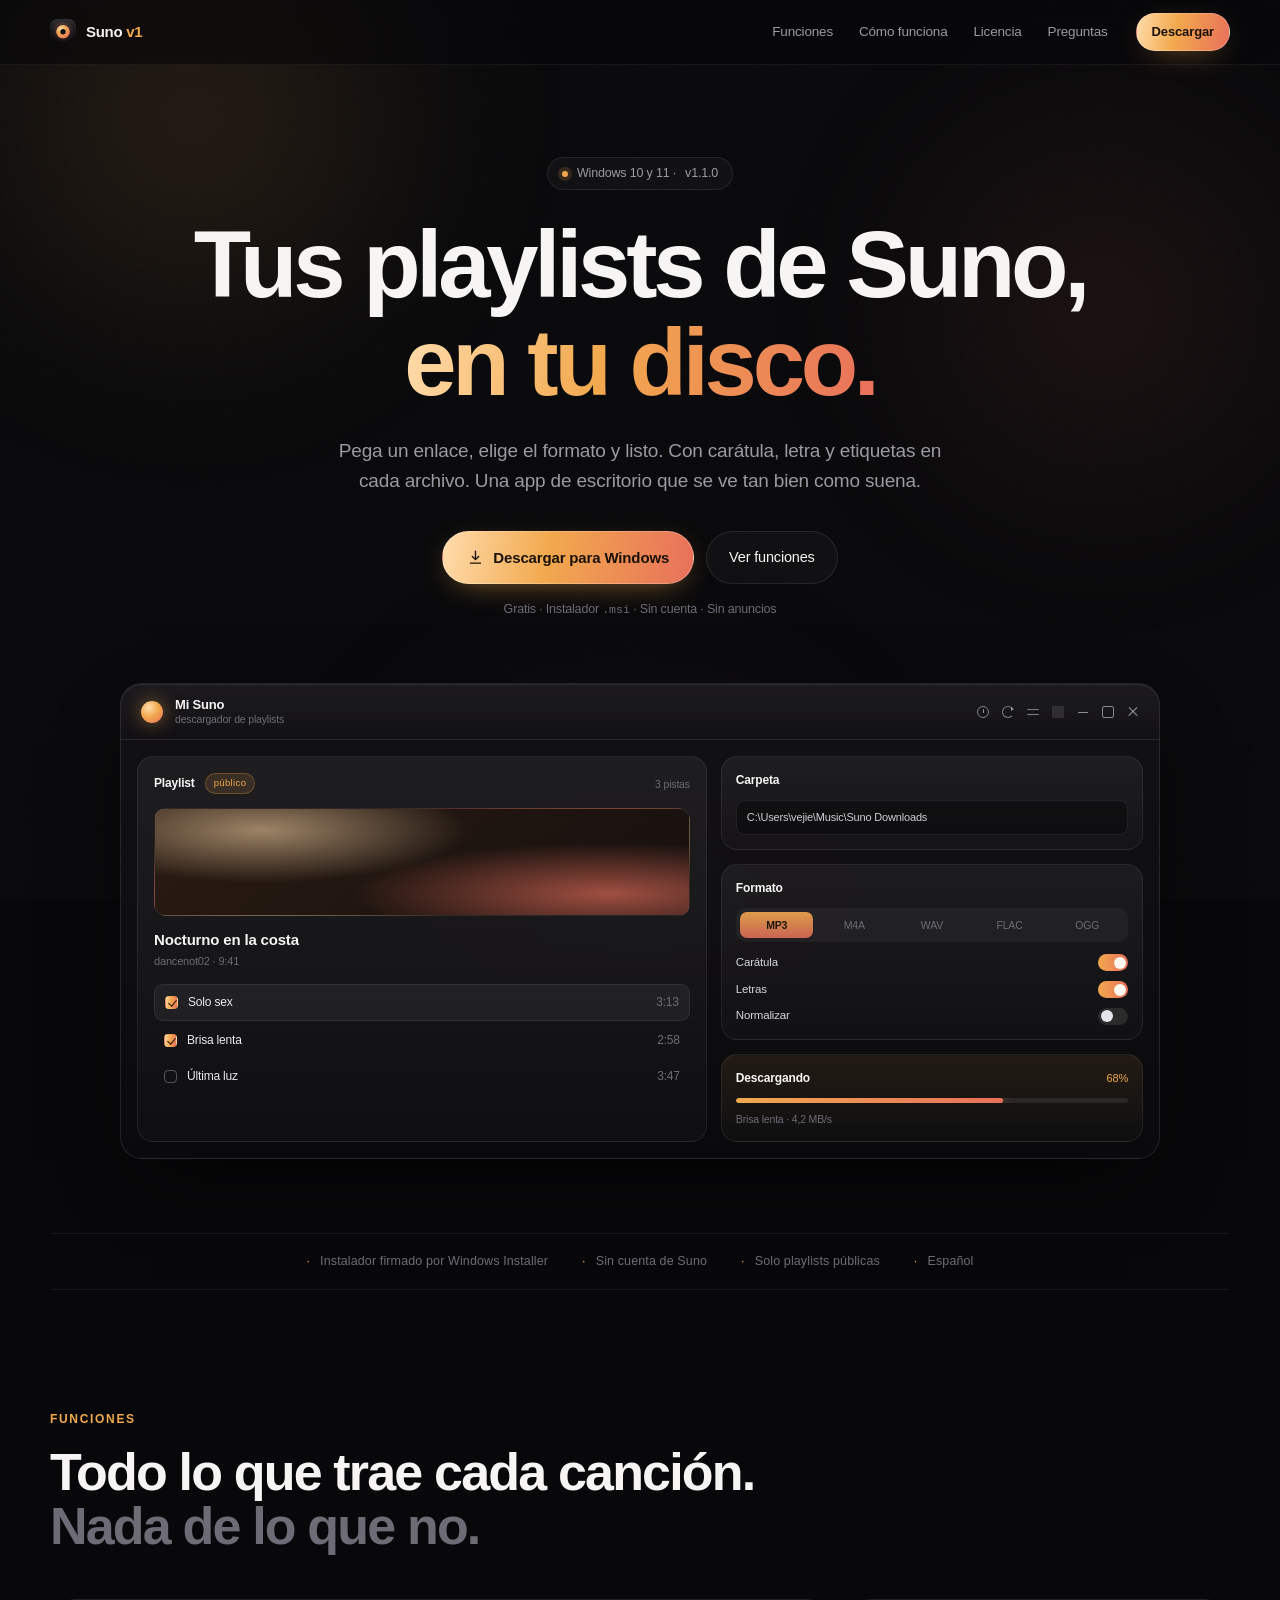
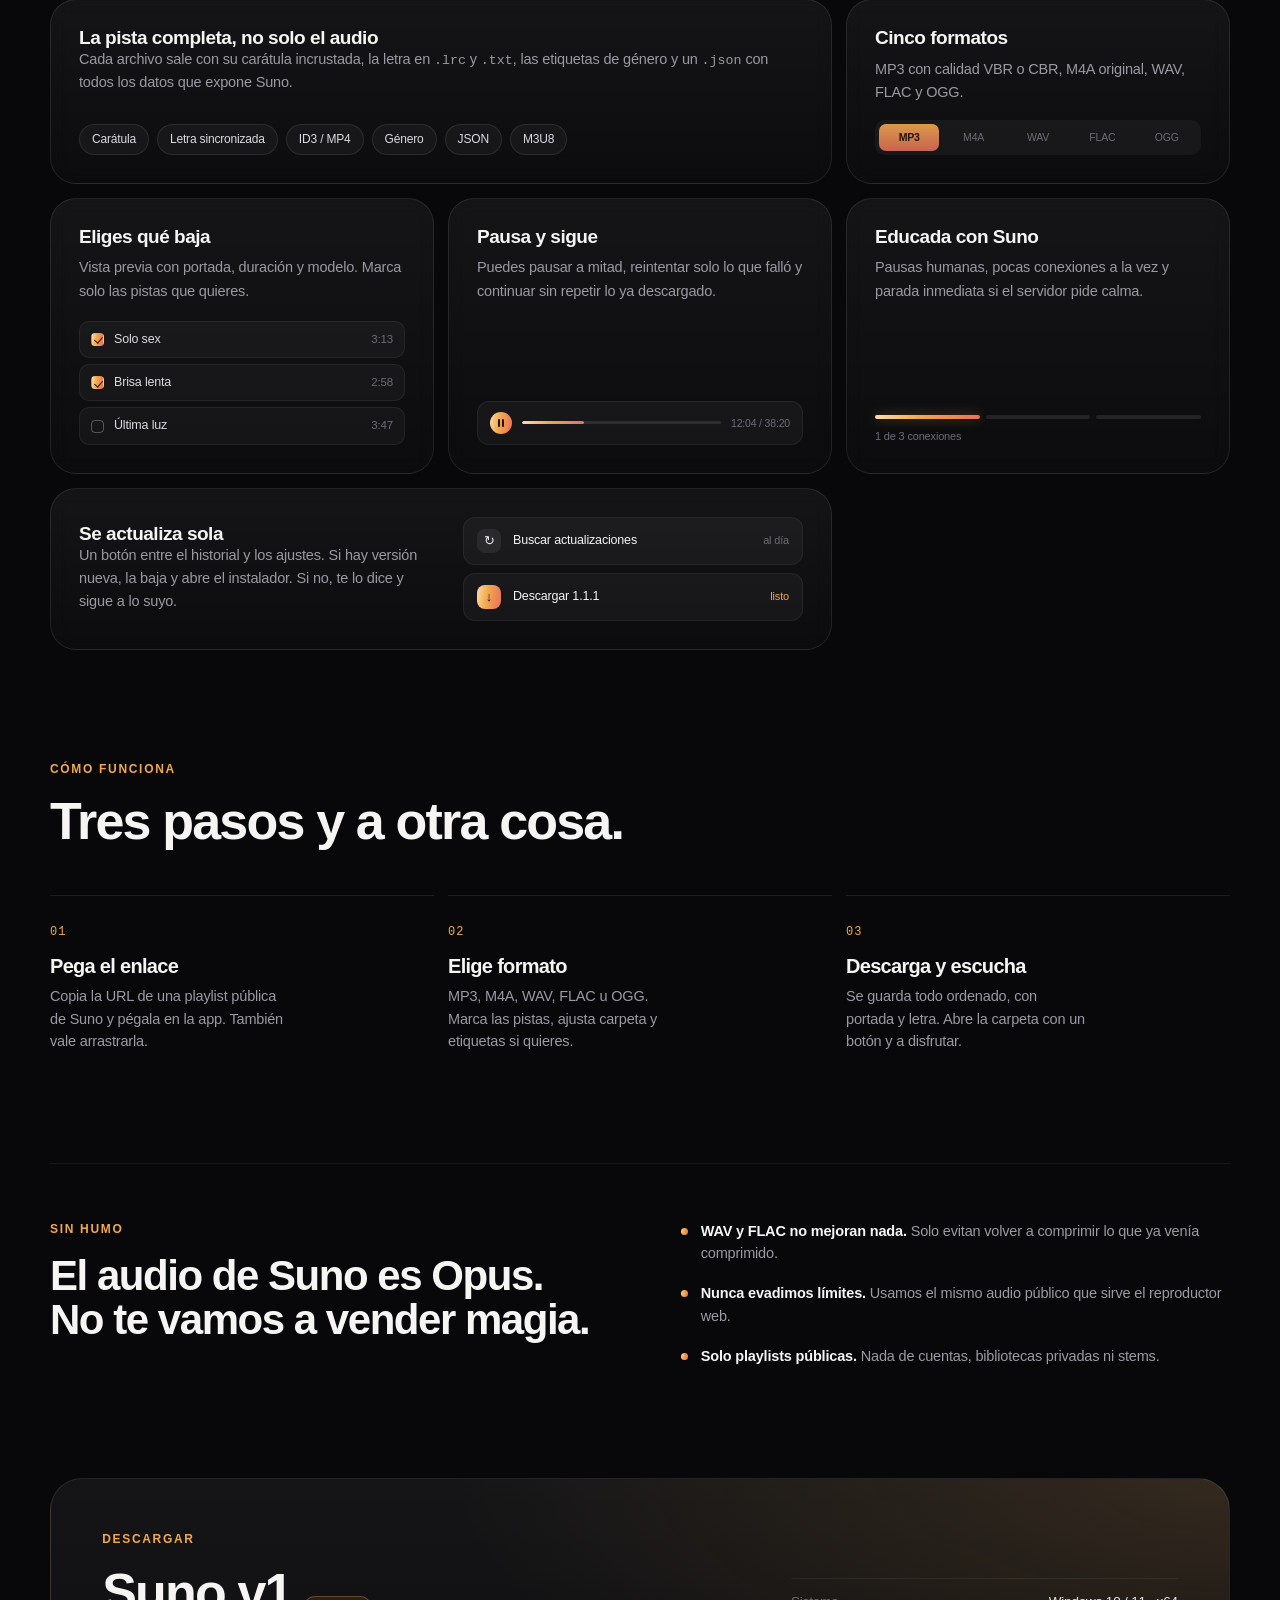
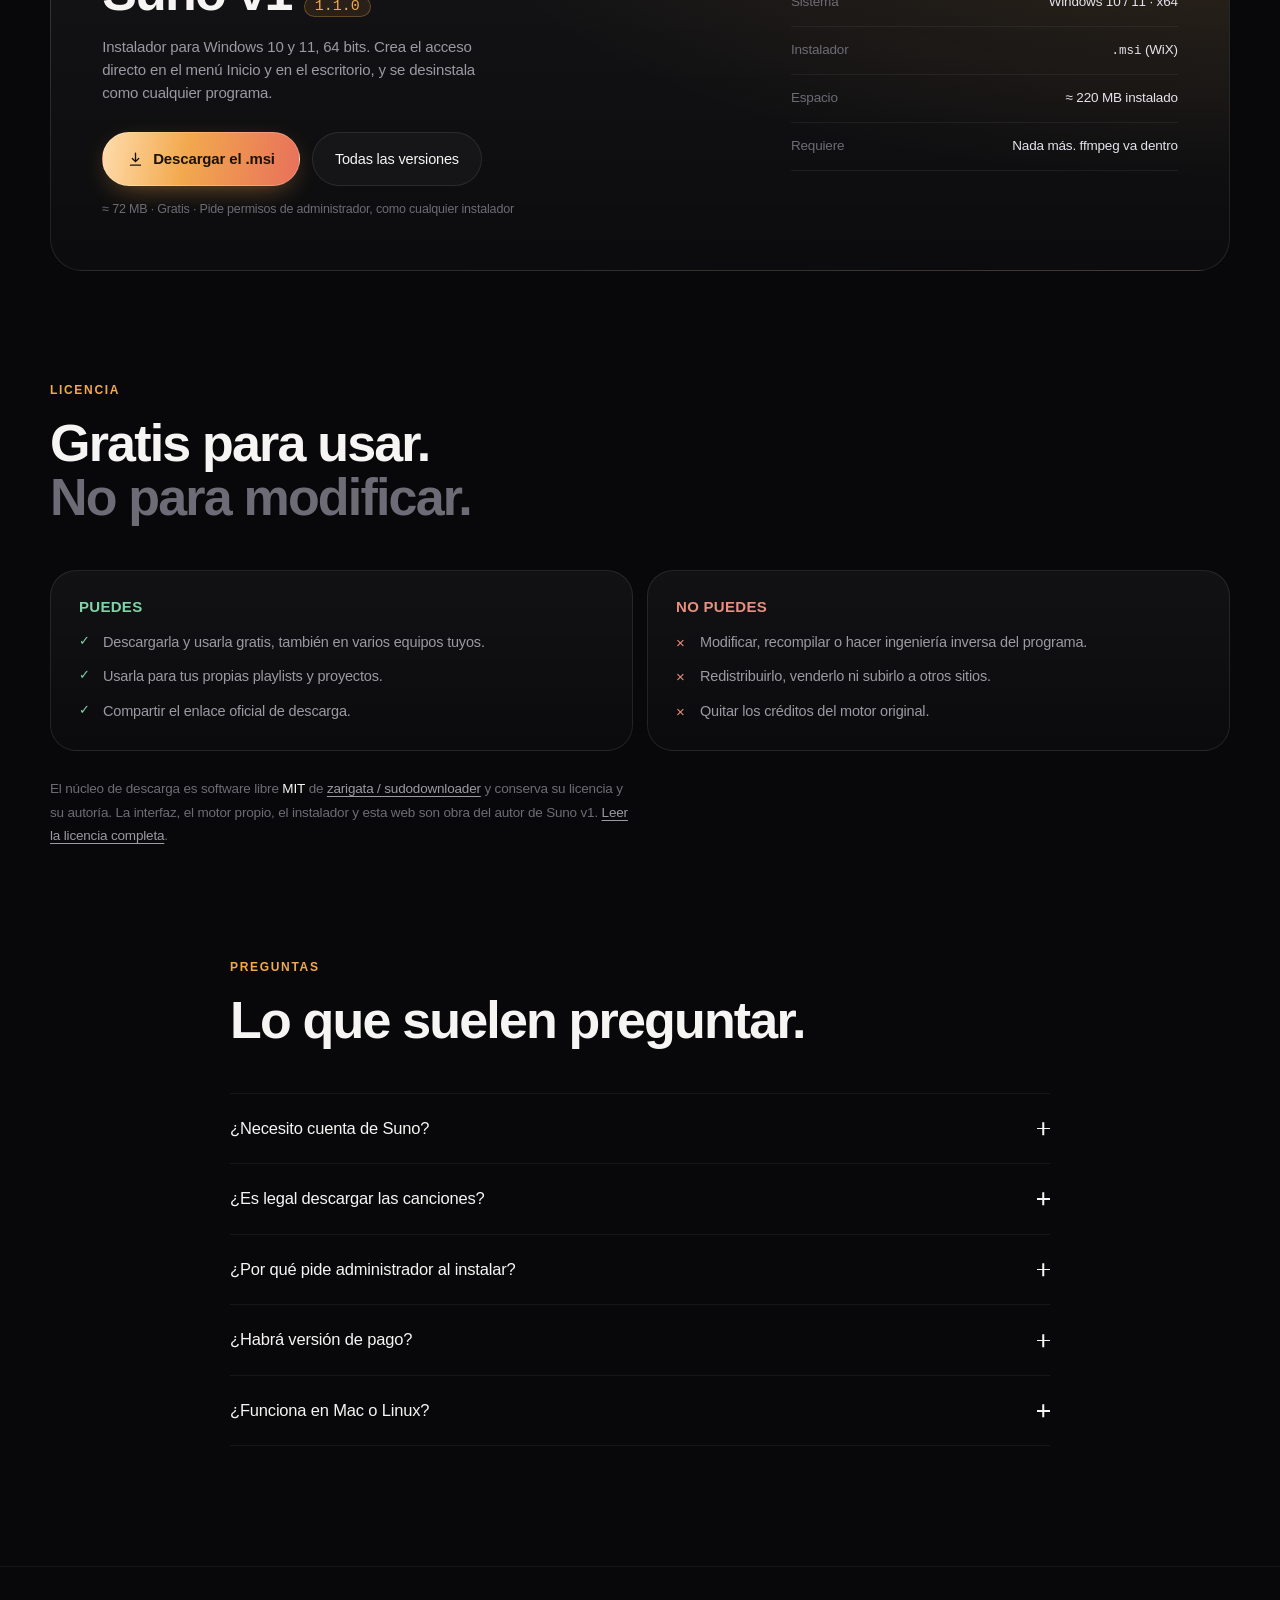
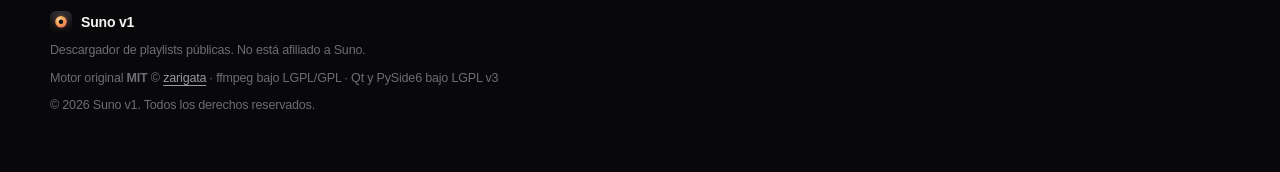
==== docs/index.html @ 2b607d09 "Suno v1: interfaz, motor, instalador MSI, web y licencia" ====
<!DOCTYPE html>
<html lang="es">
<head>
<meta charset="utf-8">
<meta name="viewport" content="width=device-width, initial-scale=1, viewport-fit=cover">
<title>Suno v1 — Tus playlists de Suno, en tu disco</title>
<meta name="description" content="Descargador de playlists públicas de Suno para Windows. MP3, M4A, WAV, FLAC y OGG con carátulas, letras y etiquetas. Gratis, sin cuenta.">
<meta name="theme-color" content="#08080a">
<meta property="og:type" content="website">
<meta property="og:title" content="Suno v1 — Tus playlists de Suno, en tu disco">
<meta property="og:description" content="Pega un enlace, elige el formato y listo. Carátulas, letras y etiquetas incluidas.">
<meta property="og:image" content="assets/icon.svg">
<link rel="icon" href="assets/icon.svg" type="image/svg+xml">
<link rel="stylesheet" href="estilos.css">
<script>document.documentElement.classList.add("js");</script>
</head>
<body>

<div class="aurora" aria-hidden="true">
  <span class="orb orb-a"></span>
  <span class="orb orb-b"></span>
  <span class="orb orb-c"></span>
</div>
<div class="grain" aria-hidden="true"></div>

<header class="nav" id="nav">
  <div class="wrap nav-in">
    <a class="brand" href="#top" aria-label="Suno v1, inicio">
      <img src="assets/icon.svg" alt="" width="26" height="26">
      <span>Suno <b>v1</b></span>
    </a>
    <nav class="links" aria-label="Principal">
      <a href="#funciones">Funciones</a>
      <a href="#como">Cómo funciona</a>
      <a href="#licencia">Licencia</a>
      <a href="#preguntas">Preguntas</a>
    </nav>
    <a class="btn btn-sm" id="nav-dl" href="#descargar">Descargar</a>
  </div>
</header>

<main id="top">

  <section class="hero">
    <div class="wrap">
      <p class="eyebrow reveal"><span class="dot"></span> Windows 10 y 11 · <span id="ver-1">v1.1.0</span></p>
      <h1 class="reveal d1">Tus playlists de Suno,<br><span class="grad">en tu disco.</span></h1>
      <p class="lede reveal d2">Pega un enlace, elige el formato y listo.
        Con carátula, letra y etiquetas en cada archivo. Una app de escritorio
        que se ve tan bien como suena.</p>
      <div class="cta reveal d3">
        <a class="btn btn-lg" id="dl-principal" href="#descargar">
          <svg viewBox="0 0 24 24" aria-hidden="true"><path d="M12 3v12m0 0 4.5-4.5M12 15l-4.5-4.5M5 20h14"/></svg>
          Descargar para Windows
        </a>
        <a class="btn-ghost" href="#funciones">Ver funciones</a>
      </div>
      <p class="fine reveal d3">Gratis · Instalador <span class="mono">.msi</span> · Sin cuenta · Sin anuncios</p>

      <div class="stage reveal d4">
        <div class="app" role="img" aria-label="Vista de la aplicación Suno v1: biblioteca de pistas a la izquierda, ajustes de descarga a la derecha">
          <div class="app-bar">
            <span class="sun"></span>
            <div class="app-titles"><b>Mi Suno</b><i>descargador de playlists</i></div>
            <div class="app-glyphs">
              <span class="g-clock"></span>
              <span class="g-refresh"></span>
              <span class="g-slide"></span>
              <span class="g-sep"></span>
              <span class="g-min"></span>
              <span class="g-max"></span>
              <span class="g-close"></span>
            </div>
          </div>
          <div class="app-body">
            <div class="card card-list">
              <div class="card-head"><b>Playlist</b><em>público</em><span class="mini">3 pistas</span></div>
              <div class="cover"></div>
              <p class="list-title">Nocturno en la costa</p>
              <p class="list-sub">dancenot02 · 9:41</p>
              <ul class="tracks">
                <li><span class="tick on"></span><span class="t-name">Solo sex</span><span class="t-dur">3:13</span></li>
                <li><span class="tick on"></span><span class="t-name">Brisa lenta</span><span class="t-dur">2:58</span></li>
                <li><span class="tick"></span><span class="t-name">Última luz</span><span class="t-dur">3:47</span></li>
              </ul>
            </div>
            <div class="col">
              <div class="card card-small">
                <div class="card-head"><b>Carpeta</b></div>
                <div class="field">C:\Users\vejie\Music\Suno Downloads</div>
              </div>
              <div class="card card-small">
                <div class="card-head"><b>Formato</b></div>
                <div class="seg"><span class="on">MP3</span><span>M4A</span><span>WAV</span><span>FLAC</span><span>OGG</span></div>
                <div class="rows">
                  <div class="row"><span>Carátula</span><i class="sw on"></i></div>
                  <div class="row"><span>Letras</span><i class="sw on"></i></div>
                  <div class="row"><span>Normalizar</span><i class="sw"></i></div>
                </div>
              </div>
              <div class="card card-small card-go">
                <div class="go-head"><b>Descargando</b><span class="pct">68%</span></div>
                <div class="bar"><i></i></div>
                <p class="go-sub">Brisa lenta · 4,2 MB/s</p>
              </div>
            </div>
          </div>
        </div>
        <div class="stage-glow" aria-hidden="true"></div>
      </div>
    </div>
  </section>

  <section class="strip reveal">
    <div class="wrap strip-in">
      <p>Instalador firmado por Windows Installer</p>
      <p>Sin cuenta de Suno</p>
      <p>Solo playlists públicas</p>
      <p>Español</p>
    </div>
  </section>

  <section class="block" id="funciones">
    <div class="wrap">
      <header class="sec-head reveal">
        <p class="kicker">Funciones</p>
        <h2>Todo lo que trae cada canción.<br><span class="muted">Nada de lo que no.</span></h2>
      </header>

      <div class="bento">
        <article class="bento-card b-wide reveal">
          <div class="bento-copy">
            <h3>La pista completa, no solo el audio</h3>
            <p>Cada archivo sale con su carátula incrustada, la letra en
               <span class="mono">.lrc</span> y <span class="mono">.txt</span>, las etiquetas
               de género y un <span class="mono">.json</span> con todos los datos que expone Suno.</p>
          </div>
          <ul class="chips">
            <li>Carátula</li><li>Letra sincronizada</li><li>ID3 / MP4</li>
            <li>Género</li><li>JSON</li><li>M3U8</li>
          </ul>
        </article>

        <article class="bento-card reveal d1">
          <h3>Cinco formatos</h3>
          <p>MP3 con calidad VBR o CBR, M4A original, WAV, FLAC y OGG.</p>
          <div class="seg seg-static"><span class="on">MP3</span><span>M4A</span><span>WAV</span><span>FLAC</span><span>OGG</span></div>
        </article>

        <article class="bento-card reveal d2">
          <h3>Eliges qué baja</h3>
          <p>Vista previa con portada, duración y modelo. Marca solo las pistas que quieres.</p>
          <div class="mini-list">
            <div><i class="tick on"></i> Solo sex <em>3:13</em></div>
            <div><i class="tick on"></i> Brisa lenta <em>2:58</em></div>
            <div><i class="tick"></i> Última luz <em>3:47</em></div>
          </div>
        </article>

        <article class="bento-card reveal d1">
          <h3>Pausa y sigue</h3>
          <p>Puedes pausar a mitad, reintentar solo lo que falló y continuar sin repetir lo ya descargado.</p>
          <div class="mini-player" aria-hidden="true">
            <span class="mp-btn"></span>
            <span class="mp-track"><i></i></span>
            <span class="mp-time">12:04 / 38:20</span>
          </div>
        </article>

        <article class="bento-card reveal d2">
          <h3>Educada con Suno</h3>
          <p>Pausas humanas, pocas conexiones a la vez y parada inmediata si el servidor pide calma.</p>
          <div class="pace" aria-hidden="true">
            <span class="pace-dots"><i class="on"></i><i></i><i></i></span>
            <span class="pace-label">1 de 3 conexiones</span>
          </div>
        </article>

        <article class="bento-card b-wide b-split reveal">
          <div class="bento-copy">
            <h3>Se actualiza sola</h3>
            <p>Un botón entre el historial y los ajustes. Si hay versión nueva, la baja y abre el instalador.
               Si no, te lo dice y sigue a lo suyo.</p>
          </div>
          <div class="upd" aria-hidden="true">
            <div class="upd-row"><span class="upd-ico">↻</span><b>Buscar actualizaciones</b><span class="upd-ok">al día</span></div>
            <div class="upd-row"><span class="upd-ico alt">↓</span><b>Descargar 1.1.1</b><span class="upd-go">listo</span></div>
          </div>
        </article>
      </div>
    </div>
  </section>

  <section class="block" id="como">
    <div class="wrap">
      <header class="sec-head reveal">
        <p class="kicker">Cómo funciona</p>
        <h2>Tres pasos y a otra cosa.</h2>
      </header>
      <ol class="steps">
        <li class="reveal">
          <span class="num">01</span>
          <h3>Pega el enlace</h3>
          <p>Copia la URL de una playlist pública de Suno y pégala en la app. También vale arrastrarla.</p>
        </li>
        <li class="reveal d1">
          <span class="num">02</span>
          <h3>Elige formato</h3>
          <p>MP3, M4A, WAV, FLAC u OGG. Marca las pistas, ajusta carpeta y etiquetas si quieres.</p>
        </li>
        <li class="reveal d2">
          <span class="num">03</span>
          <h3>Descarga y escucha</h3>
          <p>Se guarda todo ordenado, con portada y letra. Abre la carpeta con un botón y a disfrutar.</p>
        </li>
      </ol>
    </div>
  </section>

  <section class="block honest">
    <div class="wrap honest-in">
      <div class="reveal">
        <p class="kicker">Sin humo</p>
        <h2>El audio de Suno es Opus.<br>No te vamos a vender magia.</h2>
      </div>
      <ul class="honest-list reveal d1">
        <li><b>WAV y FLAC no mejoran nada.</b> Solo evitan volver a comprimir lo que ya venía comprimido.</li>
        <li><b>Nunca evadimos límites.</b> Usamos el mismo audio público que sirve el reproductor web.</li>
        <li><b>Solo playlists públicas.</b> Nada de cuentas, bibliotecas privadas ni stems.</li>
      </ul>
    </div>
  </section>

  <section class="block" id="descargar">
    <div class="wrap">
      <div class="down reveal">
        <div class="down-copy">
          <p class="kicker">Descargar</p>
          <h2>Suno v1 <span class="mono ver" id="ver-2">1.1.0</span></h2>
          <p class="down-sub">Instalador para Windows 10 y 11, 64 bits. Crea el acceso directo
             en el menú Inicio y en el escritorio, y se desinstala como cualquier programa.</p>
          <div class="cta">
            <a class="btn btn-lg" id="dl-msi" href="https://github.com/Dancenot0/Suno-music-downleader/releases/latest">
              <svg viewBox="0 0 24 24" aria-hidden="true"><path d="M12 3v12m0 0 4.5-4.5M12 15l-4.5-4.5M5 20h14"/></svg>
              Descargar el .msi
            </a>
            <a class="btn-ghost" href="https://github.com/Dancenot0/Suno-music-downleader/releases" target="_blank" rel="noopener">Todas las versiones</a>
          </div>
          <p class="fine">≈ 72 MB · Gratis · Pide permisos de administrador, como cualquier instalador</p>
        </div>
        <dl class="specs">
          <div><dt>Sistema</dt><dd>Windows 10 / 11 · x64</dd></div>
          <div><dt>Instalador</dt><dd><span class="mono">.msi</span> (WiX)</dd></div>
          <div><dt>Espacio</dt><dd>≈ 220 MB instalado</dd></div>
          <div><dt>Requiere</dt><dd>Nada más. ffmpeg va dentro</dd></div>
        </dl>
      </div>
    </div>
  </section>

  <section class="block" id="licencia">
    <div class="wrap">
      <header class="sec-head reveal">
        <p class="kicker">Licencia</p>
        <h2>Gratis para usar.<br><span class="muted">No para modificar.</span></h2>
      </header>
      <div class="lic-grid">
        <article class="lic-card yes reveal">
          <h3>Puedes</h3>
          <ul>
            <li>Descargarla y usarla gratis, también en varios equipos tuyos.</li>
            <li>Usarla para tus propias playlists y proyectos.</li>
            <li>Compartir el enlace oficial de descarga.</li>
          </ul>
        </article>
        <article class="lic-card no reveal d1">
          <h3>No puedes</h3>
          <ul>
            <li>Modificar, recompilar o hacer ingeniería inversa del programa.</li>
            <li>Redistribuirlo, venderlo ni subirlo a otros sitios.</li>
            <li>Quitar los créditos del motor original.</li>
          </ul>
        </article>
      </div>
      <p class="lic-note reveal d2">
        El núcleo de descarga es software libre <b>MIT</b> de
        <a href="https://github.com/zarigata/sudodownloader" target="_blank" rel="noopener">zarigata&nbsp;/&nbsp;sudodownloader</a>
        y conserva su licencia y su autoría. La interfaz, el motor propio, el instalador y esta web
        son obra del autor de Suno v1. <a href="https://github.com/Dancenot0/Suno-music-downleader/blob/main/LICENCIA.md" target="_blank" rel="noopener">Leer la licencia completa</a>.
      </p>
    </div>
  </section>

  <section class="block" id="preguntas">
    <div class="wrap narrow">
      <header class="sec-head reveal">
        <p class="kicker">Preguntas</p>
        <h2>Lo que suelen preguntar.</h2>
      </header>
      <div class="faq reveal">
        <details>
          <summary>¿Necesito cuenta de Suno?<span></span></summary>
          <p>No. Solo funciona con playlists públicas, así que no hay que iniciar sesión en ningún sitio.</p>
        </details>
        <details>
          <summary>¿Es legal descargar las canciones?<span></span></summary>
          <p>La app no salta ninguna protección: descarga el mismo audio que sirve el reproductor público.
             Úsala con contenido propio o con permiso de su autor y respeta los términos de Suno.</p>
        </details>
        <details>
          <summary>¿Por qué pide administrador al instalar?<span></span></summary>
          <p>Porque se instala en <span class="mono">C:\Program Files\Suno v1</span> y crea accesos para
             todos los usuarios del equipo, igual que el resto de programas.</p>
        </details>
        <details>
          <summary>¿Habrá versión de pago?<span></span></summary>
          <p>Quizá, más adelante, con funciones extra. La versión que descargas hoy seguirá funcionando
             y esta licencia no cambia para quien ya la tiene.</p>
        </details>
        <details>
          <summary>¿Funciona en Mac o Linux?<span></span></summary>
          <p>El motor original sí. Esta interfaz e instalador son de Windows por ahora.</p>
        </details>
      </div>
    </div>
  </section>

</main>

<footer class="foot">
  <div class="wrap foot-in">
    <div class="foot-brand">
      <img src="assets/icon.svg" alt="" width="22" height="22">
      <span>Suno v1</span>
    </div>
    <p class="foot-note">Descargador de playlists públicas. No está afiliado a Suno.</p>
    <p class="credits">Motor original <b>MIT</b> © <a href="https://github.com/zarigata/sudodownloader" target="_blank" rel="noopener">zarigata</a>
      · ffmpeg bajo LGPL/GPL · Qt y PySide6 bajo LGPL v3</p>
    <p class="copy">© <span id="year">2026</span> Suno v1. Todos los derechos reservados.</p>
  </div>
</footer>

<script src="app.js" defer></script>
</body>
</html>
---- docs/estilos.css ----
/* ============================================================
   Suno v1 — hoja de estilo única
   Paleta cálida sobre negro: ámbar #F2A94E → coral #E8705B
   ============================================================ */

:root {
  --bg: #08080a;
  --bg-2: #0b0b0e;
  --text: #f6f5f4;
  --muted: #9b9aa3;
  --muted-2: #6d6c76;
  --line: rgba(255, 255, 255, 0.09);
  --line-soft: rgba(255, 255, 255, 0.06);
  --surface: rgba(255, 255, 255, 0.035);
  --surface-2: rgba(255, 255, 255, 0.06);
  --amber: #f2a94e;
  --coral: #e8705b;
  --cream: #ffe3bf;
  --grad: linear-gradient(100deg, #ffdcac 0%, #f2a94e 42%, #e8705b 100%);
  --r-lg: 26px;
  --r-md: 18px;
  --r-sm: 12px;
  --shadow: 0 30px 80px -30px rgba(0, 0, 0, 0.9);
  --ease: cubic-bezier(0.22, 0.72, 0.18, 1);
  --font: "SF Pro Display", -apple-system, BlinkMacSystemFont, "Segoe UI Variable Display",
          "Segoe UI", Inter, Roboto, "Helvetica Neue", Arial, sans-serif;
  --mono: "SF Mono", ui-monospace, "Cascadia Code", "Segoe UI Mono", Consolas, monospace;
}

* { box-sizing: border-box; }

html { scroll-behavior: smooth; -webkit-text-size-adjust: 100%; }

body {
  margin: 0;
  background: var(--bg);
  color: var(--text);
  font-family: var(--font);
  font-size: 16px;
  line-height: 1.55;
  letter-spacing: -0.011em;
  -webkit-font-smoothing: antialiased;
  text-rendering: optimizeLegibility;
  overflow-x: hidden;
}

img { max-width: 100%; display: block; }
a { color: inherit; text-decoration: none; }
p { margin: 0; }
h1, h2, h3 { margin: 0; font-weight: 600; letter-spacing: -0.035em; line-height: 1.04; }
ul, ol, dl, dd { margin: 0; padding: 0; list-style: none; }

.wrap { width: min(1180px, calc(100% - 48px)); margin-inline: auto; }
.wrap.narrow { width: min(820px, calc(100% - 48px)); }
.mono { font-family: var(--mono); font-size: 0.92em; letter-spacing: 0; }
.muted { color: var(--muted-2); }
.grad {
  background: var(--grad);
  -webkit-background-clip: text;
  background-clip: text;
  color: transparent;
}

/* ---------------------------------------------------------- fondo ---- */
.aurora {
  position: fixed;
  inset: 0;
  z-index: 0;
  pointer-events: none;
  overflow: hidden;
}
.orb {
  position: absolute;
  border-radius: 50%;
  filter: blur(90px);
  opacity: 0.5;
  animation: drift 26s var(--ease) infinite alternate;
}
.orb-a { width: 46vw; height: 46vw; left: -8vw; top: -14vw; background: radial-gradient(circle, rgba(242,169,78,.32), transparent 68%); }
.orb-b { width: 40vw; height: 40vw; right: -6vw; top: 4vw; background: radial-gradient(circle, rgba(232,112,91,.26), transparent 68%); animation-delay: -8s; }
.orb-c { width: 52vw; height: 52vw; left: 22vw; top: 46vw; background: radial-gradient(circle, rgba(120,96,160,.18), transparent 70%); animation-delay: -15s; }

@keyframes drift {
  from { transform: translate3d(0, 0, 0) scale(1); }
  to   { transform: translate3d(3vw, 4vw, 0) scale(1.12); }
}

.grain {
  position: fixed;
  inset: 0;
  z-index: 1;
  pointer-events: none;
  opacity: 0.035;
  background-image: url("data:image/svg+xml,%3Csvg xmlns='http://www.w3.org/2000/svg' width='160' height='160'%3E%3Cfilter id='n'%3E%3CfeTurbulence type='fractalNoise' baseFrequency='.85' numOctaves='3'/%3E%3C/filter%3E%3Crect width='160' height='160' filter='url(%23n)'/%3E%3C/svg%3E");
}

main, .nav, .foot, .strip { position: relative; z-index: 2; }

/* ------------------------------------------------------------ nav ---- */
.nav {
  position: sticky;
  top: 0;
  z-index: 50;
  backdrop-filter: saturate(160%) blur(18px);
  -webkit-backdrop-filter: saturate(160%) blur(18px);
  background: rgba(8, 8, 10, 0.62);
  border-bottom: 1px solid var(--line-soft);
}
.nav-in {
  height: 64px;
  display: flex;
  align-items: center;
  gap: 28px;
}
.nav.pegado { box-shadow: 0 1px 0 var(--line-soft), 0 18px 40px -30px rgba(0, 0, 0, 0.9); }
.brand {
  display: flex;
  align-items: center;
  gap: 10px;
  font-weight: 600;
  letter-spacing: -0.02em;
  font-size: 15px;
}
.brand b { font-weight: 600; color: var(--amber); }
.brand img { border-radius: 7px; }

.links { display: flex; gap: 26px; margin-left: auto; }
.links a {
  font-size: 13.5px;
  color: var(--muted);
  transition: color 0.2s var(--ease);
}
.links a:hover { color: var(--text); }

.btn {
  display: inline-flex;
  align-items: center;
  gap: 9px;
  border-radius: 999px;
  background: var(--grad);
  color: #1a1206;
  font-weight: 600;
  font-size: 14px;
  letter-spacing: -0.01em;
  padding: 10px 18px;
  border: 1px solid rgba(255, 255, 255, 0.22);
  box-shadow: 0 8px 30px -12px rgba(242, 169, 78, 0.65);
  transition: transform 0.25s var(--ease), box-shadow 0.25s var(--ease), filter 0.25s var(--ease);
}
.btn:hover { transform: translateY(-1px); filter: brightness(1.06); box-shadow: 0 14px 40px -14px rgba(242, 169, 78, 0.8); }
.btn:active { transform: translateY(0); }
.btn svg { width: 17px; height: 17px; fill: none; stroke: currentColor; stroke-width: 1.9; stroke-linecap: round; stroke-linejoin: round; }
.btn-sm { padding: 8px 15px; font-size: 13px; }
.btn-lg { padding: 14px 24px; font-size: 15px; }

.btn-ghost {
  display: inline-flex;
  align-items: center;
  border-radius: 999px;
  padding: 13px 22px;
  font-size: 14.5px;
  color: var(--text);
  border: 1px solid var(--line);
  background: rgba(255, 255, 255, 0.03);
  transition: background 0.25s var(--ease), border-color 0.25s var(--ease);
}
.btn-ghost:hover { background: rgba(255, 255, 255, 0.07); border-color: rgba(255, 255, 255, 0.16); }

/* ----------------------------------------------------------- hero ---- */
.hero { padding: 92px 0 40px; text-align: center; }
.eyebrow {
  display: inline-flex;
  align-items: center;
  gap: 9px;
  font-size: 12.5px;
  color: var(--muted);
  border: 1px solid var(--line);
  background: rgba(255, 255, 255, 0.03);
  padding: 6px 14px;
  border-radius: 999px;
}
.eyebrow .dot {
  width: 6px; height: 6px; border-radius: 50%;
  background: var(--amber);
  box-shadow: 0 0 0 4px rgba(242, 169, 78, 0.16);
}

h1 {
  font-size: clamp(44px, 7.4vw, 94px);
  letter-spacing: -0.045em;
  margin: 26px 0 0;
}
.lede {
  max-width: 620px;
  margin: 24px auto 0;
  font-size: clamp(16px, 1.6vw, 19px);
  line-height: 1.6;
  color: var(--muted);
}
.cta {
  display: flex;
  gap: 12px;
  justify-content: center;
  flex-wrap: wrap;
  margin-top: 34px;
}
.fine { margin-top: 16px; font-size: 12.5px; color: var(--muted-2); }

/* ------------------------------------------------------- maqueta ---- */
.stage { position: relative; margin-top: 64px; }
.stage-glow {
  position: absolute;
  inset: 8% 6% -10%;
  background: radial-gradient(60% 60% at 50% 40%, rgba(242, 169, 78, 0.20), transparent 70%);
  filter: blur(40px);
  z-index: -1;
}
.app {
  width: min(1040px, 100%);
  margin-inline: auto;
  border-radius: 22px;
  background: linear-gradient(180deg, rgba(20, 18, 22, 0.94), rgba(10, 10, 12, 0.98));
  border: 1px solid rgba(255, 255, 255, 0.10);
  box-shadow: var(--shadow), inset 0 1px 0 rgba(255, 255, 255, 0.07);
  overflow: hidden;
  text-align: left;
}
.app-bar {
  display: flex;
  align-items: center;
  gap: 12px;
  padding: 14px 20px;
  border-bottom: 1px solid rgba(255, 255, 255, 0.06);
  background: linear-gradient(180deg, rgba(255, 255, 255, 0.045), transparent);
}
.sun {
  width: 22px; height: 22px; border-radius: 50%;
  background: radial-gradient(circle at 35% 30%, #ffdcac, #f2a94e 45%, #e8705b);
  box-shadow: 0 0 18px rgba(242, 169, 78, 0.5);
  flex: none;
}
.app-titles { display: flex; flex-direction: column; line-height: 1.15; }
.app-titles b { font-size: 13px; font-weight: 600; }
.app-titles i { font-size: 10.5px; color: var(--muted-2); font-style: normal; }
.app-glyphs { margin-left: auto; display: flex; align-items: center; gap: 13px; opacity: 0.75; }
.app-glyphs > span { position: relative; display: block; width: 12px; height: 12px; flex: none; }
.g-clock { border: 1.2px solid rgba(255,255,255,.6); border-radius: 50%; }
.g-clock::after {
  content: ""; position: absolute; left: 5px; top: 2.6px; width: 1.2px; height: 4px;
  background: rgba(255,255,255,.75); border-radius: 2px;
}
.g-refresh { border: 1.2px solid rgba(255,255,255,.6); border-radius: 50%; border-right-color: transparent; }
.g-refresh::after {
  content: ""; position: absolute; right: -1px; top: 0;
  border-left: 3px solid rgba(255,255,255,.75); border-top: 2.5px solid transparent; border-bottom: 2.5px solid transparent;
}
.g-slide::before, .g-slide::after {
  content: ""; position: absolute; left: 0; right: 0; height: 1.2px; border-radius: 2px;
  background: rgba(255,255,255,.6);
}
.g-slide::before { top: 3px; }
.g-slide::after { top: 8px; }
.g-sep { width: 1px; height: 14px; background: rgba(255,255,255,.14); }
.g-min::after {
  content: ""; position: absolute; left: 1px; right: 1px; top: 6px; height: 1.3px;
  background: rgba(255,255,255,.7); border-radius: 2px;
}
.g-max { border: 1.2px solid rgba(255,255,255,.65); border-radius: 2px; width: 10px; height: 10px; }
.g-close::before, .g-close::after {
  content: ""; position: absolute; left: 0; top: 5.4px; width: 12px; height: 1.3px;
  background: rgba(255,255,255,.7); border-radius: 2px;
}
.g-close::before { transform: rotate(45deg); }
.g-close::after { transform: rotate(-45deg); }

.app-body {
  display: grid;
  grid-template-columns: 1.35fr 1fr;
  gap: 14px;
  padding: 16px;
}
.card {
  border-radius: 16px;
  border: 1px solid rgba(255, 255, 255, 0.075);
  background: linear-gradient(180deg, rgba(255, 255, 255, 0.055), rgba(255, 255, 255, 0.022));
  padding: 16px;
}
.card-head { display: flex; align-items: center; gap: 10px; font-size: 12px; }
.card-head b { font-weight: 600; }
.card-head em {
  font-style: normal; font-size: 9.5px; letter-spacing: 0.04em;
  color: var(--amber); background: rgba(242, 169, 78, 0.13);
  border: 1px solid rgba(242, 169, 78, 0.28);
  padding: 2px 8px; border-radius: 999px;
}
.card-head .mini { margin-left: auto; color: var(--muted-2); font-size: 10.5px; }

.cover {
  height: 108px;
  margin: 14px 0 12px;
  border-radius: 12px;
  background:
    radial-gradient(70% 90% at 20% 20%, rgba(255, 220, 172, 0.55), transparent 55%),
    radial-gradient(80% 80% at 85% 80%, rgba(232, 112, 91, 0.65), transparent 60%),
    linear-gradient(140deg, #2a1b12, #16100f);
  border: 1px solid rgba(255, 255, 255, 0.07);
}
.list-title { font-size: 15px; font-weight: 600; }
.list-sub { font-size: 11px; color: var(--muted-2); margin-top: 2px; }

.tracks { margin-top: 14px; display: grid; gap: 2px; }
.tracks li {
  display: flex; align-items: center; gap: 10px;
  padding: 8px 10px; border-radius: 9px;
  font-size: 12px;
}
.tracks li:nth-child(1) { background: rgba(255, 255, 255, 0.055); border: 1px solid rgba(255, 255, 255, 0.07); }
.tick {
  width: 13px; height: 13px; border-radius: 4px; flex: none;
  border: 1.3px solid rgba(255, 255, 255, 0.28);
  display: inline-block; position: relative;
}
.tick.on { background: var(--grad); border-color: transparent; }
.tick.on::after {
  content: ""; position: absolute; left: 3.6px; top: 1.4px;
  width: 4px; height: 7px; border: 1.6px solid #201405; border-top: 0; border-left: 0;
  transform: rotate(40deg);
}
.t-name { flex: 1; color: #e9e8ee; }
.t-dur { color: var(--muted-2); font-variant-numeric: tabular-nums; }

.col { display: grid; gap: 14px; align-content: start; }
.card-small { padding: 14px; }
.field {
  margin-top: 10px; font-size: 11px; color: #cfcdd6;
  background: rgba(0, 0, 0, 0.35);
  border: 1px solid rgba(255, 255, 255, 0.08);
  border-radius: 9px; padding: 8px 10px;
  overflow: hidden; white-space: nowrap; text-overflow: ellipsis;
}
.seg { display: flex; gap: 4px; margin-top: 10px; background: rgba(255, 255, 255, 0.04); border-radius: 10px; padding: 4px; }
.seg span {
  flex: 1; text-align: center; font-size: 10.5px; color: var(--muted-2);
  padding: 5px 0; border-radius: 7px;
}
.seg span.on { background: linear-gradient(180deg, rgba(242, 169, 78, 0.9), rgba(232, 112, 91, 0.85)); color: #201405; font-weight: 600; }

.rows { margin-top: 12px; display: grid; gap: 9px; }
.row { display: flex; align-items: center; justify-content: space-between; font-size: 11.5px; color: #d6d4dd; }
.sw { width: 30px; height: 17px; border-radius: 999px; background: rgba(255, 255, 255, 0.10); position: relative; }
.sw::after {
  content: ""; position: absolute; top: 2.5px; left: 2.5px; width: 12px; height: 12px;
  border-radius: 50%; background: #e6e4ea;
}
.sw.on { background: linear-gradient(90deg, #f2a94e, #e8705b); }
.sw.on::after { left: auto; right: 2.5px; background: #fff8ee; }

.card-go { background: linear-gradient(180deg, rgba(242, 169, 78, 0.10), rgba(255, 255, 255, 0.02)); }
.go-head { display: flex; justify-content: space-between; align-items: baseline; font-size: 12px; }
.go-head b { font-weight: 600; }
.pct { font-size: 11px; color: var(--amber); font-variant-numeric: tabular-nums; }
.bar { margin-top: 10px; height: 5px; border-radius: 999px; background: rgba(255, 255, 255, 0.08); overflow: hidden; }
.bar i {
  display: block; height: 100%; width: 68%;
  background: linear-gradient(90deg, #f2a94e, #e8705b);
  border-radius: inherit;
  box-shadow: 0 0 14px rgba(242, 169, 78, 0.6);
  animation: pulse 2.6s var(--ease) infinite;
}
@keyframes pulse { 0%, 100% { opacity: 1; } 50% { opacity: 0.72; } }
.go-sub { margin-top: 8px; font-size: 10.5px; color: var(--muted-2); }

/* --------------------------------------------------------- strip ---- */
.strip { padding: 34px 0 10px; }
.strip-in {
  display: flex; flex-wrap: wrap; justify-content: center; gap: 14px 34px;
  padding: 18px 0;
  border-top: 1px solid var(--line-soft);
  border-bottom: 1px solid var(--line-soft);
}
.strip p { font-size: 12.5px; color: var(--muted-2); letter-spacing: 0.01em; }
.strip p::before { content: "·"; color: var(--amber); margin-right: 10px; }

/* --------------------------------------------------------- bloques -- */
.block { padding: 110px 0 0; }
.sec-head { max-width: 760px; margin-bottom: 46px; }
.kicker {
  font-size: 12px; letter-spacing: 0.14em; text-transform: uppercase;
  color: var(--amber); margin-bottom: 16px; font-weight: 600;
}
h2 { font-size: clamp(30px, 4.2vw, 52px); }
.sec-head h2 { margin-top: 0; }

/* ---------------------------------------------------------- bento --- */
.bento {
  display: grid;
  grid-template-columns: repeat(3, 1fr);
  gap: 14px;
}
.bento-card {
  border-radius: var(--r-lg);
  border: 1px solid var(--line);
  background: linear-gradient(180deg, rgba(255, 255, 255, 0.055), rgba(255, 255, 255, 0.018));
  padding: 28px;
  display: flex;
  flex-direction: column;
  gap: 10px;
  backdrop-filter: blur(10px);
  transition: border-color 0.3s var(--ease), transform 0.3s var(--ease);
}
.bento-card:hover { border-color: rgba(255, 255, 255, 0.16); transform: translateY(-2px); }
.bento-card h3 { font-size: 19px; letter-spacing: -0.025em; }
.bento-card p { font-size: 14.5px; color: var(--muted); line-height: 1.6; }
.b-wide { grid-column: span 2; }
.b-split { flex-direction: row; align-items: center; gap: 30px; }
.bento-copy { flex: 1; }

.chips { display: flex; flex-wrap: wrap; gap: 8px; margin-top: 6px; }
.chips li {
  font-size: 12px; color: #ddd9e2;
  border: 1px solid var(--line);
  background: rgba(255, 255, 255, 0.04);
  padding: 5px 12px; border-radius: 999px;
}

.seg-static { margin-top: 6px; }

.mini-list { margin-top: 8px; display: grid; gap: 6px; }
.mini-list > div {
  display: flex; align-items: center; gap: 10px;
  font-size: 12.5px; color: #ded9e2;
  background: rgba(255, 255, 255, 0.035);
  border: 1px solid var(--line-soft);
  border-radius: 10px; padding: 8px 11px;
}
.mini-list em { margin-left: auto; font-style: normal; color: var(--muted-2); font-size: 11.5px; }

.upd { flex: none; width: 340px; display: grid; gap: 8px; }
.upd-row {
  display: flex; align-items: center; gap: 12px;
  font-size: 12.5px;
  background: rgba(255, 255, 255, 0.04);
  border: 1px solid var(--line-soft);
  border-radius: 12px; padding: 11px 13px;
}
.upd-row b { font-weight: 500; }
.upd-ico {
  width: 24px; height: 24px; border-radius: 8px;
  display: grid; place-items: center;
  background: rgba(255, 255, 255, 0.07); color: #e9e6ee; font-size: 13px;
}
.upd-ico.alt { background: var(--grad); color: #241506; }
.upd-ok { margin-left: auto; font-size: 11px; color: var(--muted-2); }
.upd-go { margin-left: auto; font-size: 11px; color: var(--amber); }

/* mini reproductor y ritmo, para rellenar las tarjetas */
.mini-player {
  margin-top: auto;
  display: flex; align-items: center; gap: 10px;
  background: rgba(255, 255, 255, 0.04);
  border: 1px solid var(--line-soft);
  border-radius: 12px;
  padding: 10px 12px;
}
.mp-btn {
  width: 22px; height: 22px; border-radius: 50%; flex: none;
  background: var(--grad); position: relative;
}
.mp-btn::before, .mp-btn::after {
  content: ""; position: absolute; top: 7px; width: 2px; height: 8px;
  background: #241506; border-radius: 1px;
}
.mp-btn::before { left: 8px; }
.mp-btn::after { left: 12px; }
.mp-track { flex: 1; height: 3px; border-radius: 999px; background: rgba(255,255,255,.1); overflow: hidden; }
.mp-track i { display: block; width: 31%; height: 100%; background: var(--grad); border-radius: inherit; }
.mp-time { font-size: 10.5px; color: var(--muted-2); font-variant-numeric: tabular-nums; }

.pace { margin-top: auto; display: grid; gap: 9px; }
.pace-dots { display: flex; gap: 6px; }
.pace-dots i {
  width: 100%; height: 4px; border-radius: 999px;
  background: rgba(255, 255, 255, 0.09);
}
.pace-dots i.on { background: var(--grad); box-shadow: 0 0 12px rgba(242, 169, 78, 0.35); }
.pace-label { font-size: 11px; color: var(--muted-2); }

/* ---------------------------------------------------------- pasos --- */
.steps { display: grid; grid-template-columns: repeat(3, 1fr); gap: 14px; counter-reset: s; }
.steps li {
  border-top: 1px solid var(--line);
  padding-top: 22px;
}
.num {
  font-family: var(--mono);
  font-size: 12px;
  color: var(--amber);
  letter-spacing: 0.08em;
}
.steps h3 { margin: 14px 0 8px; font-size: 20px; }
.steps p { color: var(--muted); font-size: 14.5px; max-width: 30ch; }

/* --------------------------------------------------------- honesto -- */
.honest-in {
  display: grid;
  grid-template-columns: 1.05fr 1fr;
  gap: 54px;
  align-items: start;
  border-top: 1px solid var(--line-soft);
  padding-top: 56px;
}
.honest h2 { font-size: clamp(28px, 3.4vw, 42px); }
.honest-list { display: grid; gap: 18px; }
.honest-list li {
  font-size: 14.5px; color: var(--muted);
  padding-left: 20px; position: relative;
}
.honest-list li::before {
  content: ""; position: absolute; left: 0; top: 8px;
  width: 7px; height: 7px; border-radius: 50%;
  background: var(--grad);
}
.honest-list b { color: var(--text); font-weight: 600; }

/* ------------------------------------------------------- descarga --- */
.down {
  display: grid;
  grid-template-columns: 1.25fr 0.75fr;
  gap: 44px;
  border-radius: 32px;
  border: 1px solid var(--line);
  background:
    radial-gradient(120% 140% at 100% 0%, rgba(242, 169, 78, 0.14), transparent 55%),
    linear-gradient(180deg, rgba(255, 255, 255, 0.055), rgba(255, 255, 255, 0.018));
  padding: clamp(28px, 4vw, 54px);
  align-items: center;
}
.down h2 { display: flex; align-items: baseline; gap: 12px; }
.ver {
  font-size: 15px; font-weight: 500; color: var(--amber);
  border: 1px solid rgba(242, 169, 78, 0.3);
  background: rgba(242, 169, 78, 0.1);
  padding: 2px 10px; border-radius: 999px;
}
.down-sub { margin-top: 16px; color: var(--muted); max-width: 46ch; font-size: 15px; }
.down .cta { justify-content: flex-start; margin-top: 28px; }
.down .fine { margin-top: 14px; }

.specs { display: grid; gap: 0; border-top: 1px solid var(--line-soft); }
.specs > div {
  display: flex; justify-content: space-between; gap: 18px;
  padding: 13px 0;
  border-bottom: 1px solid var(--line-soft);
  font-size: 13.5px;
}
.specs dt { color: var(--muted-2); }
.specs dd { color: #e6e3ec; text-align: right; }

/* -------------------------------------------------------- licencia -- */
.lic-grid { display: grid; grid-template-columns: 1fr 1fr; gap: 14px; }
.lic-card {
  border-radius: var(--r-lg);
  border: 1px solid var(--line);
  padding: 28px;
  background: linear-gradient(180deg, rgba(255, 255, 255, 0.045), rgba(255, 255, 255, 0.015));
}
.lic-card h3 { font-size: 15px; letter-spacing: 0.02em; text-transform: uppercase; font-weight: 600; }
.lic-card.yes h3 { color: #7ed3a8; }
.lic-card.no h3 { color: #e8907f; }
.lic-card ul { margin-top: 16px; display: grid; gap: 12px; }
.lic-card li { font-size: 14.5px; color: var(--muted); padding-left: 24px; position: relative; }
.lic-card.yes li::before { content: "✓"; position: absolute; left: 0; color: #7ed3a8; font-size: 13px; }
.lic-card.no li::before { content: "×"; position: absolute; left: 0; color: #e8907f; font-size: 15px; }
.lic-note {
  margin-top: 26px; font-size: 13.5px; color: var(--muted-2); max-width: 78ch;
  line-height: 1.75;
}
.lic-note b { color: var(--text); font-weight: 500; }

/* ------------------------------------------------------------- faq -- */
.faq { display: grid; gap: 0; border-top: 1px solid var(--line-soft); }
.faq details { border-bottom: 1px solid var(--line-soft); }
.faq summary {
  list-style: none;
  cursor: pointer;
  padding: 22px 0;
  font-size: 16.5px;
  font-weight: 500;
  display: flex; align-items: center; justify-content: space-between; gap: 20px;
  transition: color 0.2s var(--ease);
}
.faq summary::-webkit-details-marker { display: none; }
.faq summary:hover { color: var(--amber); }
.faq summary span { position: relative; width: 13px; height: 13px; flex: none; }
.faq summary span::before,
.faq summary span::after {
  content: ""; position: absolute; inset: 6px 0 auto 0; height: 1.5px;
  background: currentColor; transition: transform 0.3s var(--ease);
}
.faq summary span::after { transform: rotate(90deg); }
.faq details[open] summary span::after { transform: rotate(0deg); }
.faq details p { padding: 0 0 24px; color: var(--muted); font-size: 14.5px; max-width: 64ch; }

/* ----------------------------------------------------------- pie ---- */
.foot { margin-top: 120px; border-top: 1px solid var(--line-soft); padding: 44px 0 56px; }
.foot-in { display: grid; gap: 8px; }
.foot-brand { display: flex; align-items: center; gap: 9px; font-weight: 600; font-size: 14px; }
.foot-brand img { border-radius: 6px; }
.foot-note, .credits, .copy { font-size: 12.5px; color: var(--muted-2); }
.credits a, .lic-note a { color: var(--muted); text-decoration: underline; text-underline-offset: 3px; }
.credits a:hover, .lic-note a:hover { color: var(--text); }

/* ------------------------------------------------------- animación -- */
.reveal { opacity: 0; transform: translateY(20px); transition: opacity 0.75s var(--ease), transform 0.75s var(--ease); }
.reveal.in { opacity: 1; transform: none; }
/* Sin JavaScript el contenido debe verse igual. */
html:not(.js) .reveal { opacity: 1; transform: none; }
.d1 { transition-delay: 0.08s; }
.d2 { transition-delay: 0.16s; }
.d3 { transition-delay: 0.24s; }
.d4 { transition-delay: 0.34s; }

/* ------------------------------------------------------ responsive -- */
@media (max-width: 980px) {
  .app-body { grid-template-columns: 1fr; }
  .bento { grid-template-columns: repeat(2, 1fr); }
  .b-wide { grid-column: span 2; }
  .b-split { flex-direction: column; align-items: flex-start; }
  .upd { width: 100%; }
  .down { grid-template-columns: 1fr; gap: 28px; }
  .honest-in { grid-template-columns: 1fr; gap: 30px; }
  .steps { grid-template-columns: 1fr; gap: 26px; }
  .steps p { max-width: 52ch; }
}

@media (max-width: 760px) {
  .wrap, .wrap.narrow { width: calc(100% - 36px); }
  .links { display: none; }
  .nav-in { height: 58px; }
  .hero { padding-top: 62px; }
  .block { padding-top: 76px; }
  .bento { grid-template-columns: 1fr; }
  .b-wide { grid-column: span 1; }
  .lic-grid { grid-template-columns: 1fr; }
  .down { border-radius: 24px; }
  .app-glyphs { display: none; }
  .cover { height: 86px; }
  .strip-in { gap: 10px 22px; }
  .strip p { font-size: 11.5px; }
  .foot { margin-top: 80px; }
}

@media (max-width: 520px) {
  h1 { font-size: clamp(34px, 9.6vw, 46px); }
  .lede { font-size: 15.5px; }
  .cta { flex-direction: column; align-items: stretch; }
  .cta > * { justify-content: center; }
  .down h2 { flex-wrap: wrap; gap: 8px; }
  .specs > div { font-size: 12.5px; }
}

@media (prefers-reduced-motion: reduce) {
  html { scroll-behavior: auto; }
  .orb, .bar i { animation: none; }
  .reveal { opacity: 1; transform: none; transition: none; }
  .bento-card, .btn { transition: none; }
}

:focus-visible {
  outline: 2px solid var(--amber);
  outline-offset: 3px;
  border-radius: 6px;
}
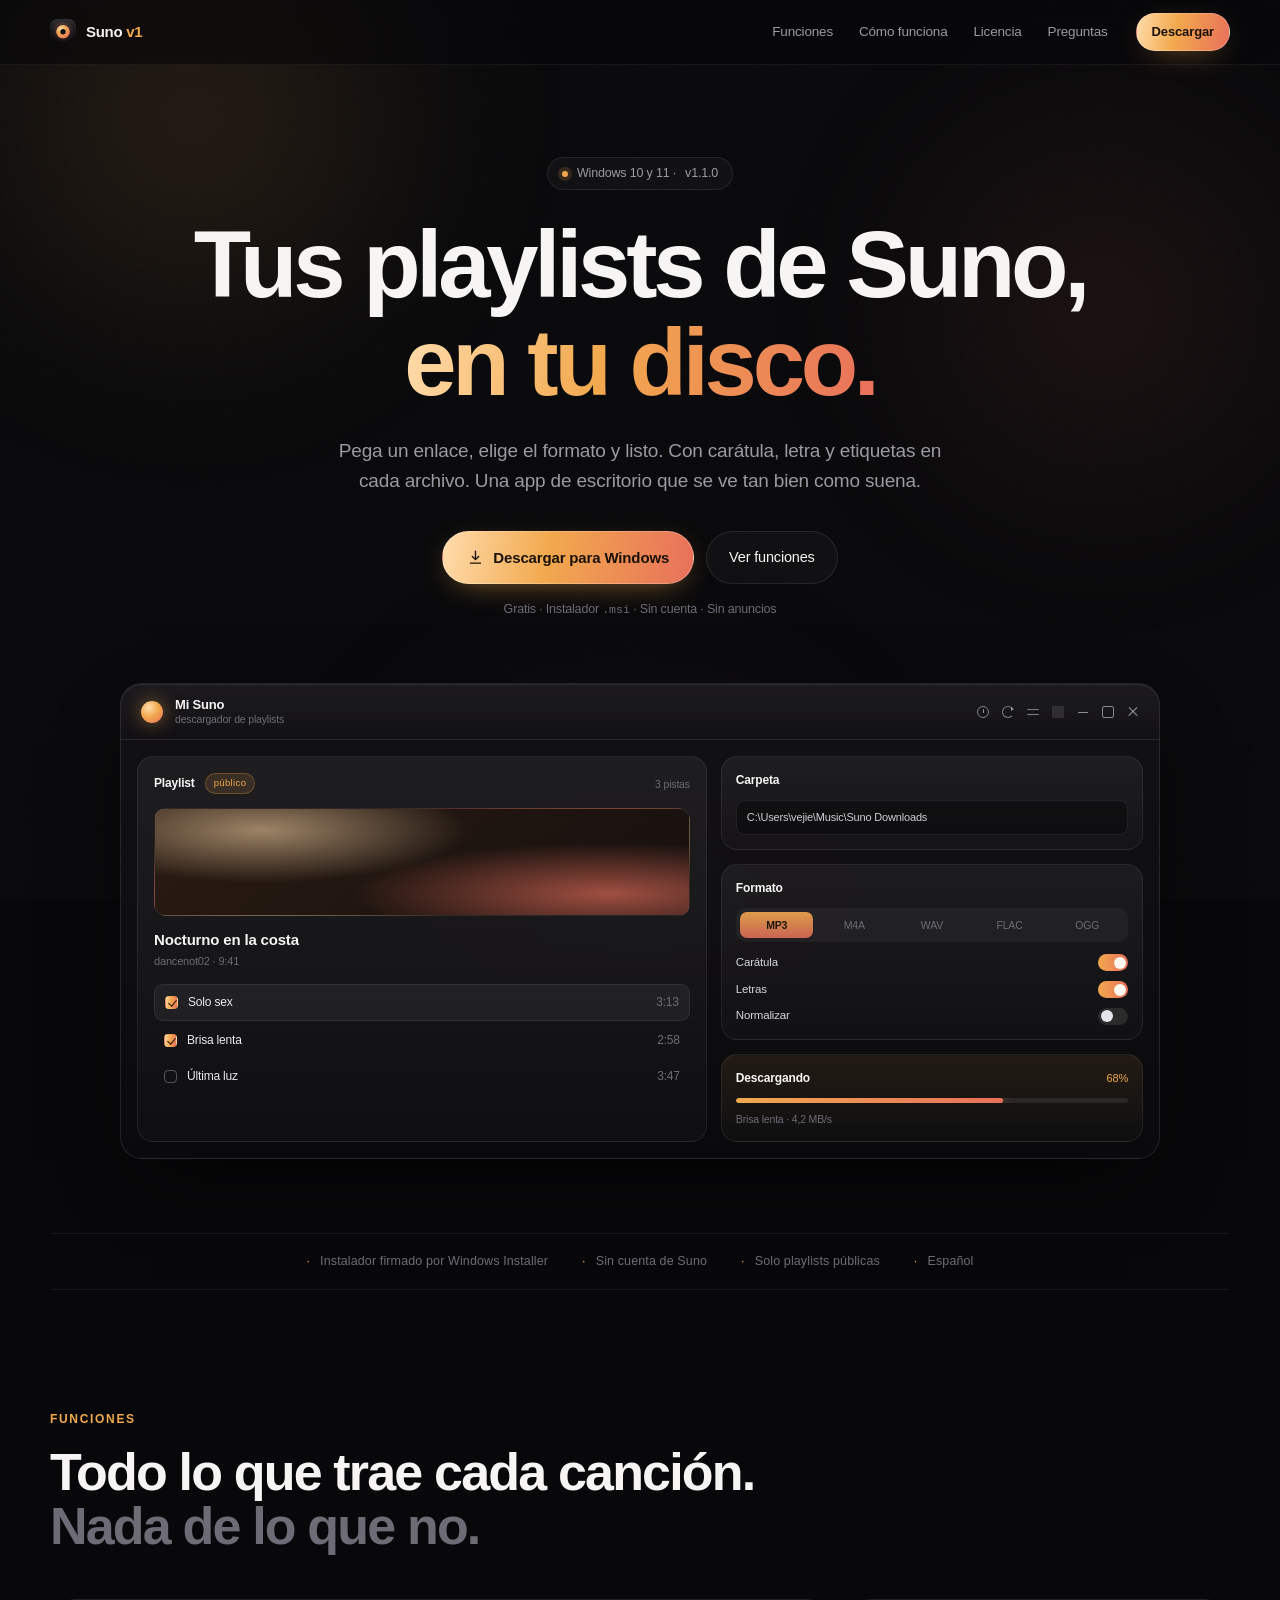
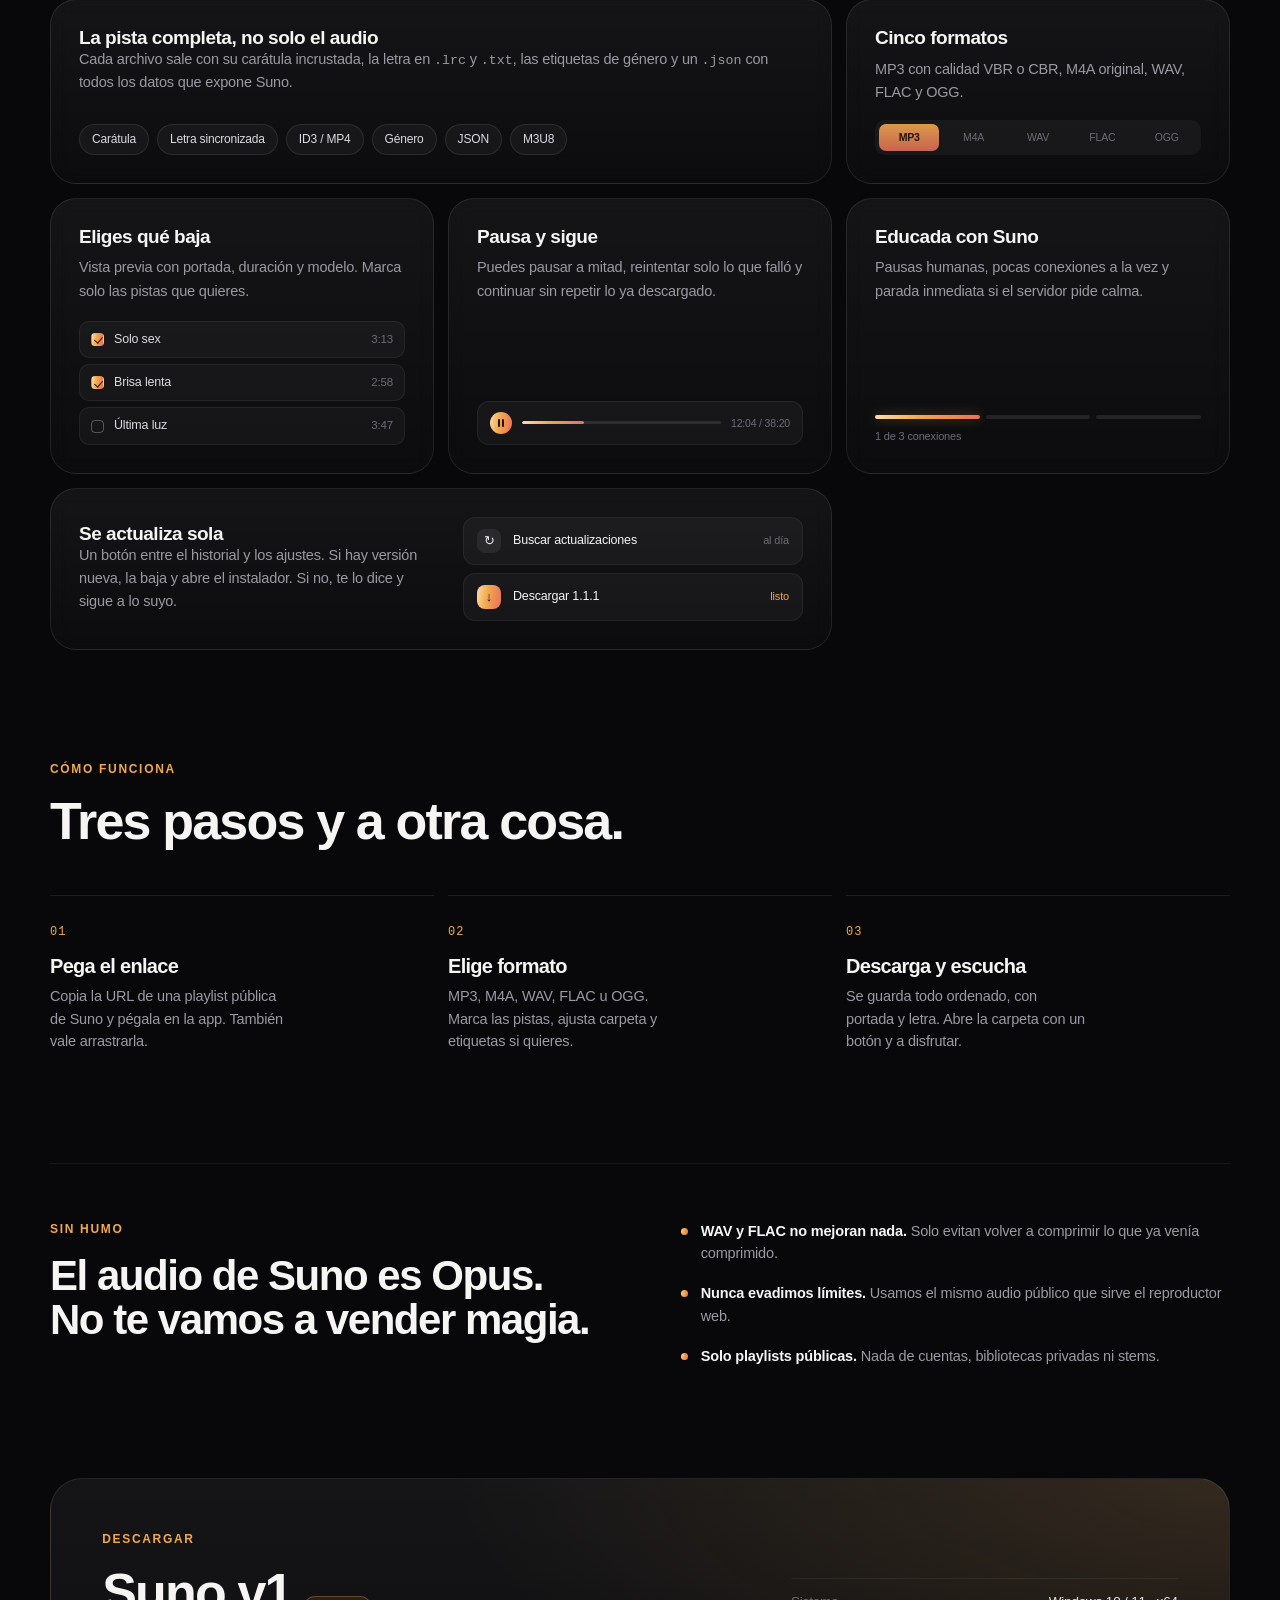
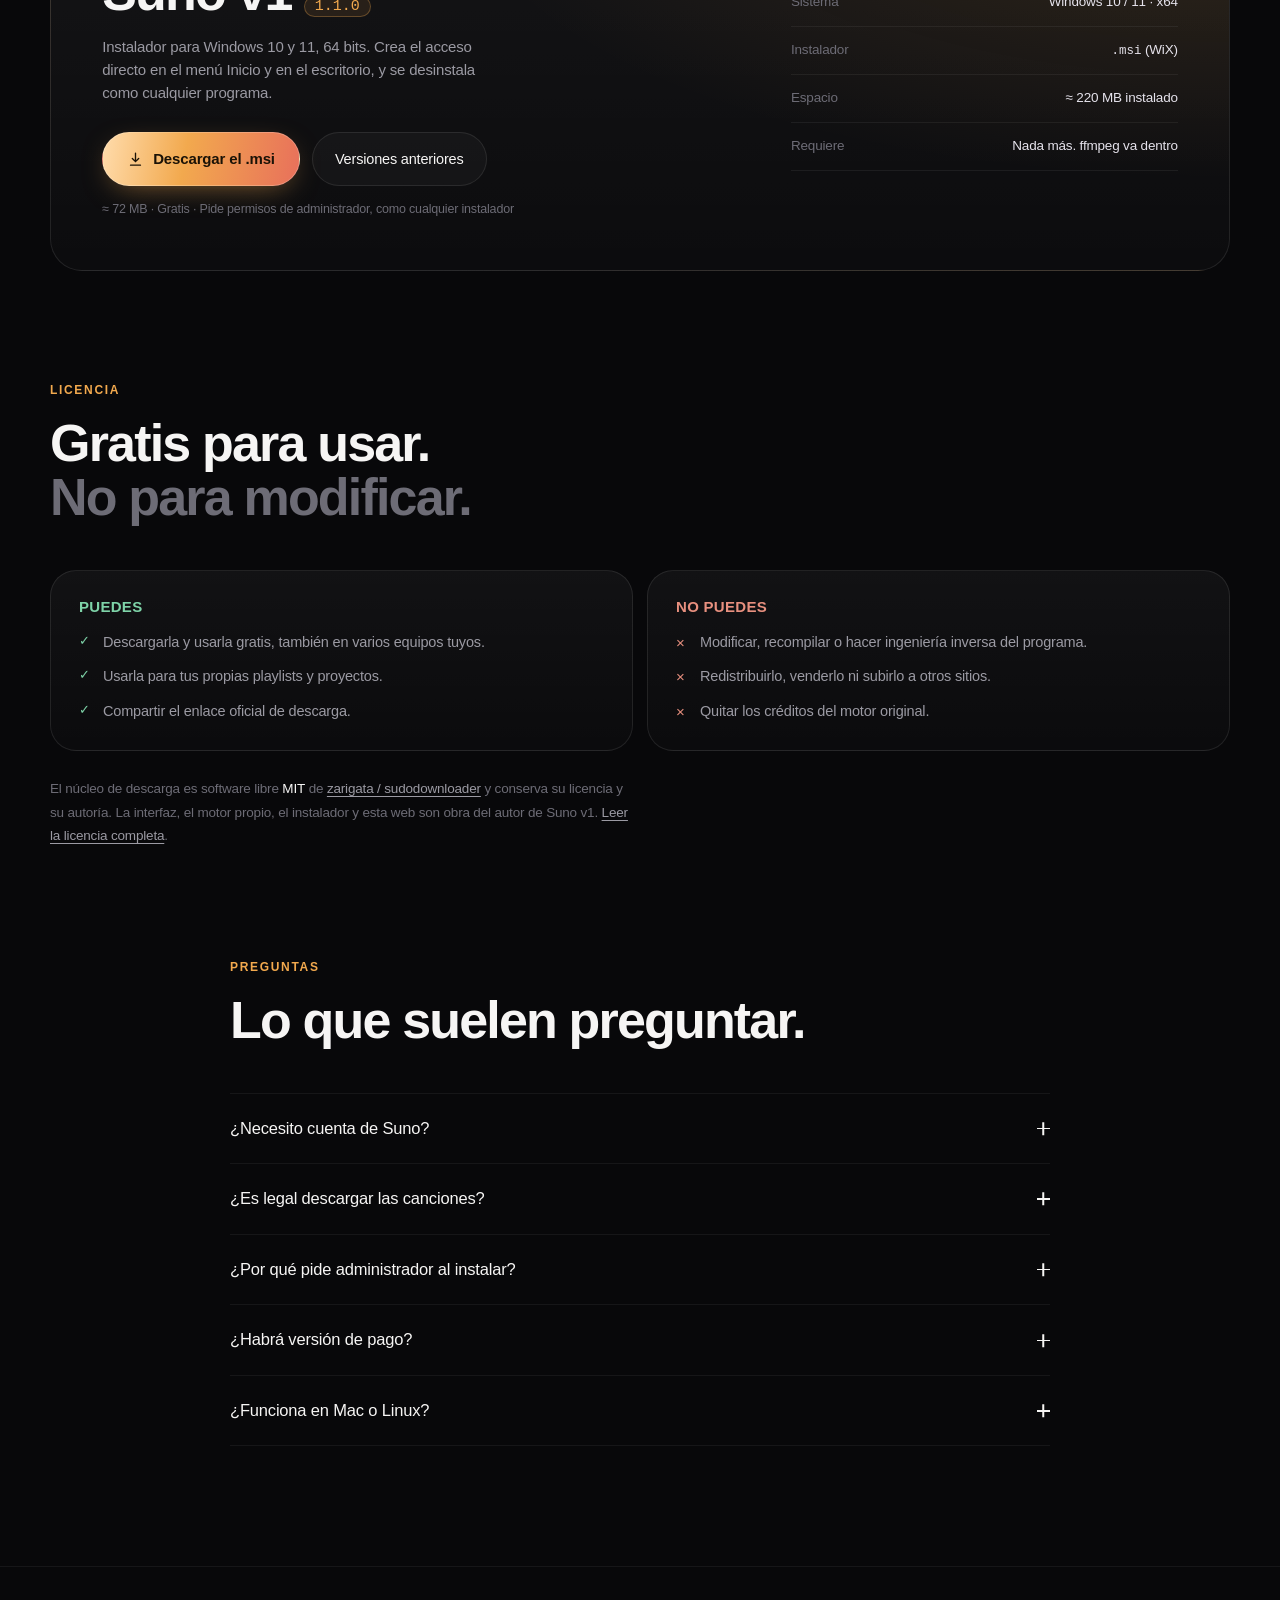
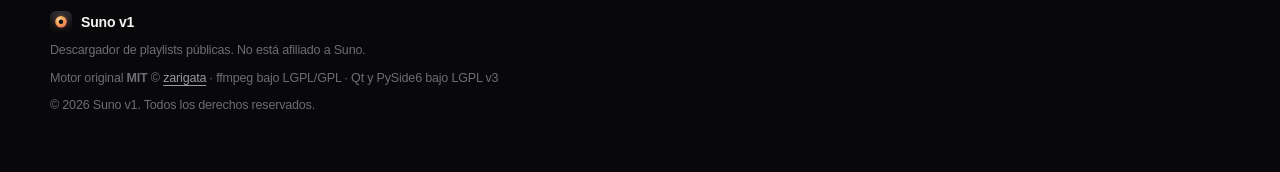
==== commit 7f587e76: "Web: instalador .msi descargable desde la pagina, sin compilar" ====
--- a/docs/index.html
+++ b/docs/index.html
@@ -49,7 +49,7 @@
         Con carátula, letra y etiquetas en cada archivo. Una app de escritorio
         que se ve tan bien como suena.</p>
       <div class="cta reveal d3">
-        <a class="btn btn-lg" id="dl-principal" href="#descargar">
+        <a class="btn btn-lg" id="dl-principal" href="descargas/Suno-v1.msi" download>
           <svg viewBox="0 0 24 24" aria-hidden="true"><path d="M12 3v12m0 0 4.5-4.5M12 15l-4.5-4.5M5 20h14"/></svg>
           Descargar para Windows
         </a>
@@ -240,11 +240,11 @@
           <p class="down-sub">Instalador para Windows 10 y 11, 64 bits. Crea el acceso directo
              en el menú Inicio y en el escritorio, y se desinstala como cualquier programa.</p>
           <div class="cta">
-            <a class="btn btn-lg" id="dl-msi" href="https://github.com/Dancenot0/Suno-music-downleader/releases/latest">
+            <a class="btn btn-lg" id="dl-msi" href="descargas/Suno-v1.msi" download>
               <svg viewBox="0 0 24 24" aria-hidden="true"><path d="M12 3v12m0 0 4.5-4.5M12 15l-4.5-4.5M5 20h14"/></svg>
               Descargar el .msi
             </a>
-            <a class="btn-ghost" href="https://github.com/Dancenot0/Suno-music-downleader/releases" target="_blank" rel="noopener">Todas las versiones</a>
+            <a class="btn-ghost" href="https://github.com/Dancenot0/Suno-music-downleader/releases" target="_blank" rel="noopener">Versiones anteriores</a>
           </div>
           <p class="fine">≈ 72 MB · Gratis · Pide permisos de administrador, como cualquier instalador</p>
         </div>
